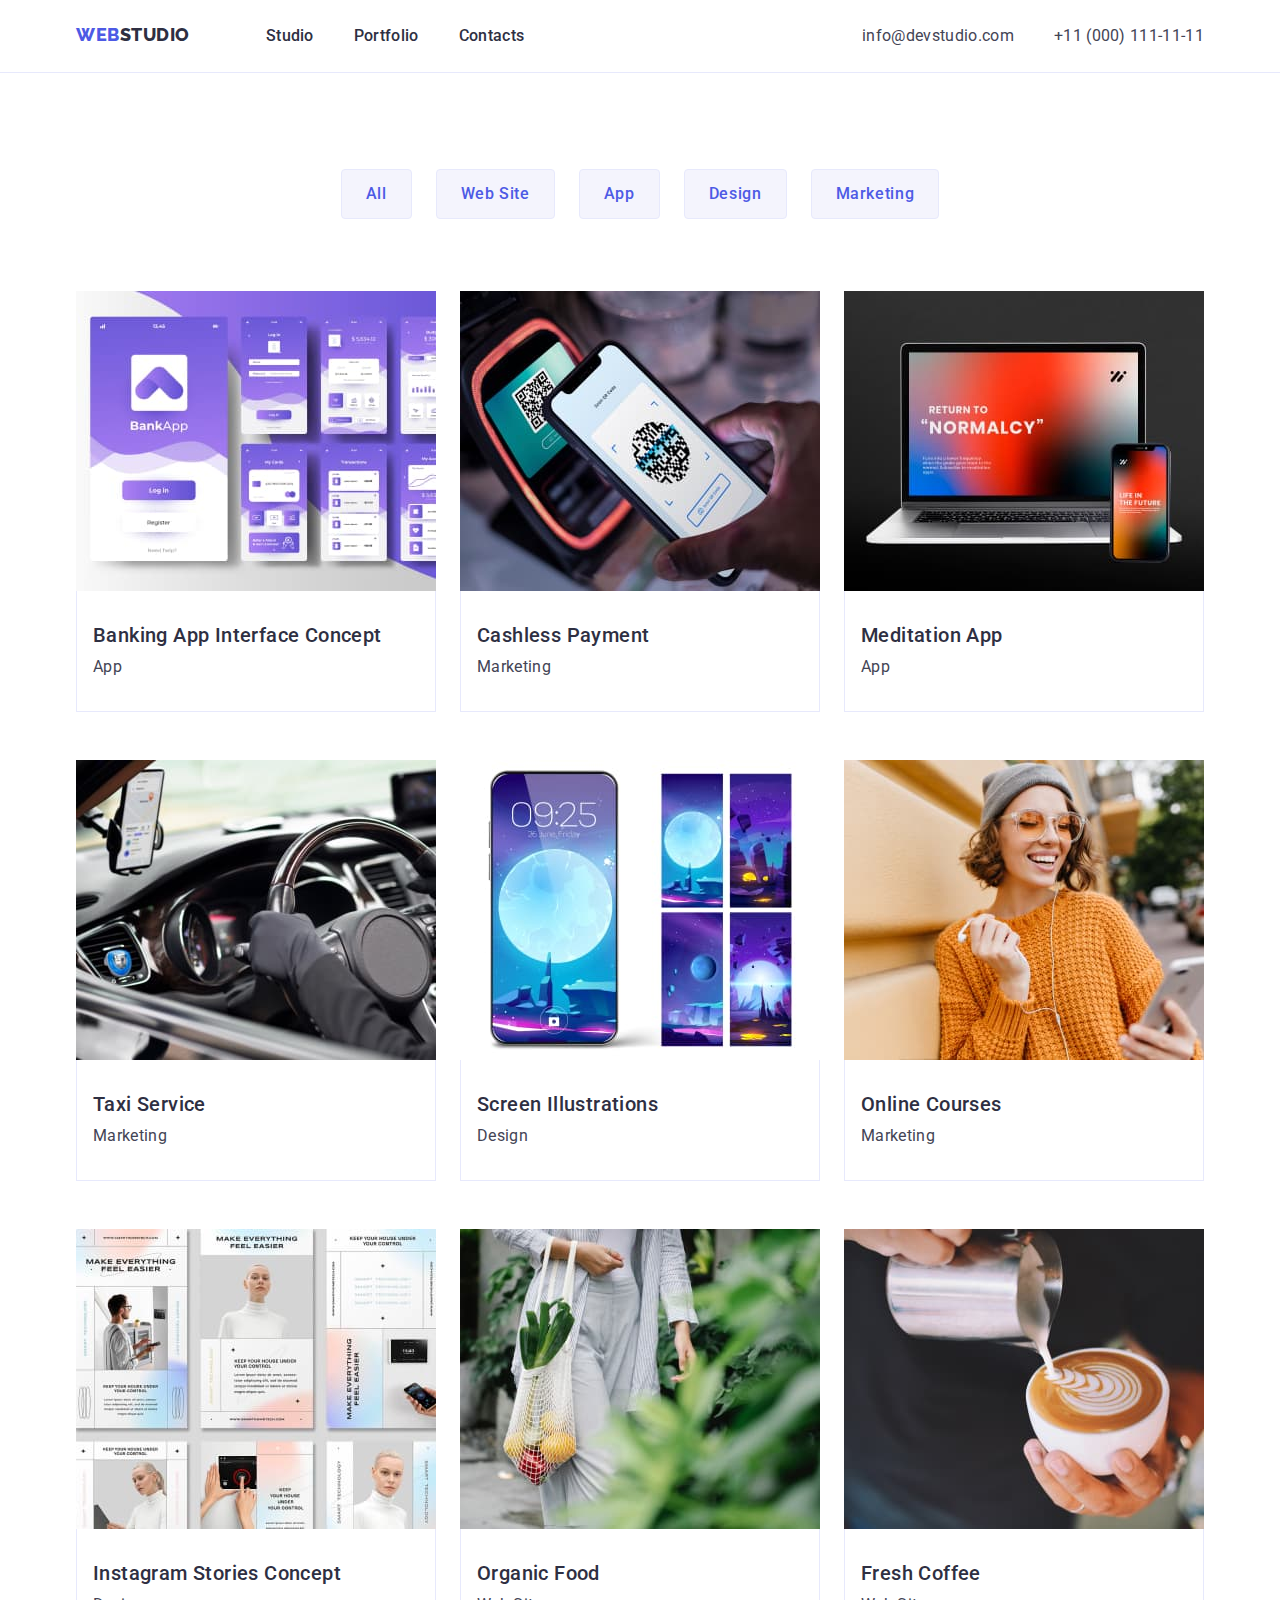
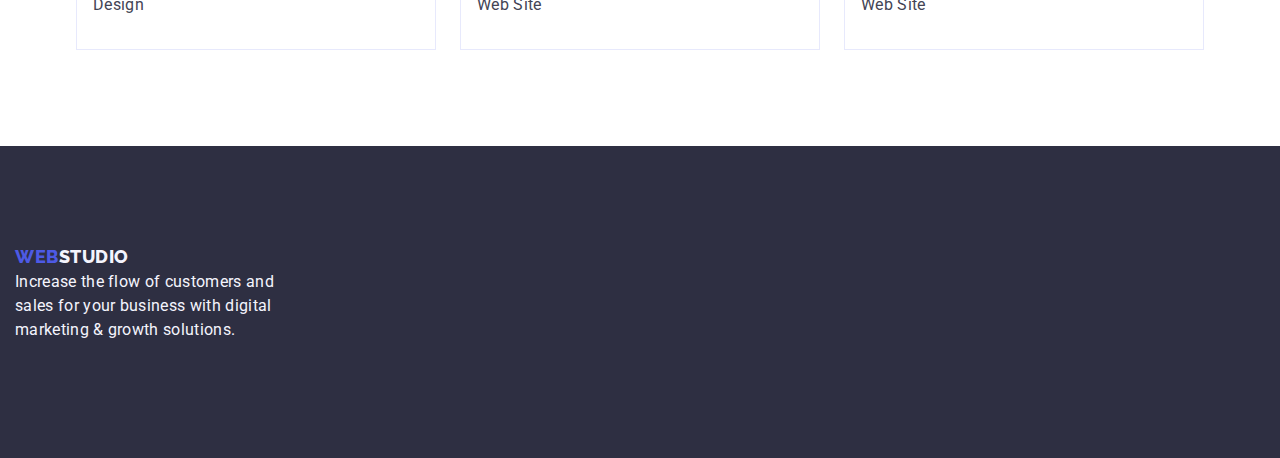
==== portfolio.html @ c6caace6 "Initial commit" ====
<!DOCTYPE html>
<html lang="en">
  <head>
    <meta charset="UTF-8" />
    <meta http-equiv="X-UA-Compatible" content="IE=edge" />
    <meta name="viewport" content="width=device-width, initial-scale=1.0" />
    <title>Web Studio (Version 3.0)</title>
    <link
      rel="stylesheet"
      href="https://cdnjs.cloudflare.com/ajax/libs/modern-normalize/1.0.0/modern-normalize.min.css"
    />
    <link rel="stylesheet" href="./css/styles.css" />
    <link rel="preconnect" href="https://fonts.googleapis.com" />
    <link rel="preconnect" href="https://fonts.gstatic.com" crossorigin />
    <link
      href="https://fonts.googleapis.com/css2?family=Raleway:wght@800&family=Roboto:wght@400;500;700;900&display=swap"
      rel="stylesheet"
    />
  </head>
  <body>
    <!-- Header navigation -->
    <header class="header-section">
      <div class="container header-container">
        <nav class="navigation">
          <a class="logo" href="./index.html"
            >Web<span class="logo-header">Studio</span></a
          >
          <ul class="list menu-list">
            <li class="menu-item">
              <a class="link nav-link" href="./index.html">Studio</a>
            </li>
            <li class="menu-item">
              <a class="link nav-link" href="./portfolio.html">Portfolio</a>
            </li>
            <li class="menu-item">
              <a class="link nav-link" href="">Contacts</a>
            </li>
          </ul>
        </nav>
        <!-- Contacts -->
        <address class="address">
          <ul class="list menu-list">
            <li class="menu-item">
              <a class="link contact-link" href="mailto:info@devstudio.com"
                >info@devstudio.com</a
              >
            </li>
            <li class="menu-item">
              <a class="link contact-link" href="tel:+110001111111"
                >+11 (000) 111-11-11</a
              >
            </li>
          </ul>
        </address>
      </div>
    </header>
    <main>
      <!-- Button list -->
      <section class="section section-portfolio">
        <div class="container">
          <h1 hidden class="visually-hidden">List of possibilities</h1>
          <ul class="list btn-list">
            <li class="btn-item">
              <button class="btn" type="button">All</button>
            </li>
            <li class="btn-item">
              <button class="btn" type="button">Web Site</button>
            </li>
            <li class="btn-item">
              <button class="btn" type="button">App</button>
            </li>
            <li class="btn-item">
              <button class="btn" type="button">Design</button>
            </li>
            <li class="btn-item">
              <button class="btn" type="button">Marketing</button>
            </li>
          </ul>
          <!-- Images list-->
          <ul class="list list-img-card">
            <li class="img-card">
              <a class="link" href="">
                <img
                  src="./images/portfolio/interface-concept.jpg"
                  alt="Interface concept"
                  width="360"
                  height="300"
                />
                <div class="desc">
                  <h2 class="subtitle">Banking App Interface Concept</h2>
                  <p class="text">App</p>
                </div>
              </a>
            </li>
            <li class="img-card">
              <a class="link" href="">
                <img
                  src="./images/portfolio/phone.jpg"
                  alt="Phone payment"
                  width="360"
                  height="300"
                />
                <div class="desc">
                  <h2 class="subtitle">Cashless Payment</h2>
                  <p class="text">Marketing</p>
                </div>
              </a>
            </li>
            <li class="img-card">
              <a class="link" href="">
                <img
                  src="./images/portfolio/devices.jpg"
                  alt="Phone and laptop"
                  width="360"
                  height="300"
                />
                <div class="desc">
                  <h2 class="subtitle">Meditation App</h2>
                  <p class="text">App</p>
                </div>
              </a>
            </li>
            <li class="img-card">
              <a class="link" href="">
                <img
                  src="./images/portfolio/helm.jpg"
                  alt="Driver and helm"
                  width="360"
                  height="300"
                />
                <div class="desc">
                  <h2 class="subtitle">Taxi Service</h2>
                  <p class="text">Marketing</p>
                </div>
              </a>
            </li>
            <li class="img-card">
              <a class="link" href="">
                <img
                  src="./images/portfolio/screen.jpg"
                  alt="Phone screen"
                  width="360"
                  height="300"
                />
                <div class="desc">
                  <h2 class="subtitle">Screen Illustrations</h2>
                  <p class="text">Design</p>
                </div>
              </a>
            </li>
            <li class="img-card">
              <a class="link" href="">
                <img
                  src="./images/portfolio/girl.jpg"
                  alt="Girl with phone and headphone"
                  width="360"
                  height="300"
                />
                <div class="desc">
                  <h2 class="subtitle">Online Courses</h2>
                  <p class="text">Marketing</p>
                </div>
              </a>
            </li>
            <li class="img-card">
              <a class="link" href="">
                <img
                  src="./images/portfolio/stories-concept.jpg"
                  alt="Stories concept for Instagram"
                  width="360"
                  height="300"
                />
                <div class="desc">
                  <h2 class="subtitle">Instagram Stories Concept</h2>
                  <p class="text">Design</p>
                </div>
              </a>
            </li>
            <li class="img-card">
              <a class="link" href="">
                <img
                  src="./images/portfolio/fruits.jpg"
                  alt="Bag with fruits"
                  width="360"
                  height="300"
                />
                <div class="desc">
                  <h2 class="subtitle">Organic Food</h2>
                  <p class="text">Web Site</p>
                </div>
              </a>
            </li>
            <li class="img-card">
              <a class="link" href="">
                <img
                  src="./images/portfolio/coffee.jpg"
                  alt="Cup of coffee"
                  width="360"
                  height="300"
                />
                <div class="desc">
                  <h2 class="subtitle">Fresh Coffee</h2>
                  <p class="text">Web Site</p>
                </div>
              </a>
            </li>
          </ul>
        </div>
      </section>
    </main>
    <!-- Footer -->
    <footer class="footer-section section">
      <div class="container footer-link">
        <a class="logo" href="./index.html"
          >Web<span class="logo-footer">Studio</span></a
        >
        <p class="footer-text">
          Increase the flow of customers and sales for your business with
          digital marketing & growth solutions.
        </p>
      </div>
    </footer>
  </body>
</html>
---- css/styles.css ----
:root {
  --primary-color: #434455;
  --secondary-color: #2e2f42;
  --design-color: #4d5ae5;
  --action-color: #404bbf;
  --white-color: #ffffff;
  --light-background-color: #f4f4fd;
  --light-text-color: #f4f4fd;
  --frame-color: #e7e9fc;
  --primary-text: 'Roboto', sans-serif;
  --secondary-text: 'Raleway', sans-serif;
  --set-gap: 24px;
}
/* Body */
body {
  color: var(--primary-color);
  font-size: 16px;
  font-family: var(--primary-text);
  line-height: 1.5;
  letter-spacing: 0.02em;
  background-color: var(--white-color);
}
/* Reset start */
h1,
h2,
h3,
p {
  margin-top: 0;
  margin-bottom: 0;
}

img {
  display: block;
  max-width: 100%;
  height: auto;
}

button {
  cursor: pointer;
}

.link {
  text-decoration: none;
}

.list {
  list-style-type: none;
  margin: 0;
  padding: 0;
}
/* Reset end */

/* Container */
.container {
  width: 1158px;
  margin-left: auto;
  margin-right: auto;
  padding-left: 15px;
  padding-right: 15px;
}

/* Section */
.section {
  padding-top: 120px;
  padding-right: 0;
  padding-bottom: 120px;
  padding-left: 0;
}

/* Header */
.header-container {
  display: flex;
  align-items: center;
  justify-content: space-between;
}

.header-section {
  border-bottom: 1px solid var(--frame-color);
}

.navigation {
  display: flex;
  align-items: center;
  margin-right: auto;
}

.logo {
  height: 24px;
  margin-right: 76px;

  font-weight: 800;
  font-size: 18px;
  text-decoration: none;
  line-height: 1.17;
  font-family: var(--secondary-text);
  color: var(--design-color);
  text-transform: uppercase;
  letter-spacing: 0.03em;
}

.logo-header {
  color: var(--secondary-color);
}

.menu-list {
  display: flex;
  align-items: center;
  gap: 40px;
}

.link:hover,
.link:focus {
  color: var(--action-color);
}

.nav-link {
  display: block;
  padding-top: 24px;
  padding-bottom: 24px;

  font-weight: 500;
  color: var(--secondary-color);
}

.contact-link {
  display: block;
  padding-top: 24px;
  padding-bottom: 24px;

  color: var(--primary-color);
  font-style: normal;
}

/* Hero section in studio */
.hero-section {
  background-color: var(--secondary-color);
  padding: 188px 0;
}

.hero-container {
  text-align: center;
}

.hero-title {
  margin-top: 0;
  margin-right: auto;
  margin-bottom: 48px;
  margin-left: auto;

  font-weight: 700;
  font-size: 56px;
  line-height: 1.07;
  letter-spacing: 0.02em;
  color: var(--white-color);
  max-width: 496px;
  height: 120px;
}

.hero-btn {
  display: block;
  padding-top: 16px;
  padding-right: 32px;
  padding-bottom: 16px;
  padding-left: 32px;
  min-width: 169px;
  min-height: 56px;
  margin-top: 0;
  margin-right: auto;
  margin-bottom: 0;
  margin-left: auto;

  background-color: var(--design-color);
  border-radius: 4px;
  box-shadow: 0px 4px 4px rgba(0, 0, 0, 0.15);
  font-weight: 500;
  letter-spacing: 0.04em;
  color: var(--white-color);
  font-size: 16px;
  line-height: 1.5;
  border: transparent;
}

.hero-btn:hover,
.hero-btn:focus {
  color: var(--white-color);
  background-color: var(--action-color);
}

/* All sections  */

.title {
  min-width: 323px;
  margin-bottom: 72px;

  font-weight: 700;
  font-size: 36px;
  line-height: 1.11;
  text-align: center;
  text-transform: capitalize;
  letter-spacing: 0.02em;
  color: var(--primary-color);
}

.visually-hidden {
  position: absolute;
  width: 1px;
  height: 1px;
  margin: -1px;
  border: 0;
  padding: 0;
  white-space: nowrap;
  clip-path: inset(100%);
  clip: rect(0 0 0 0);
  overflow: hidden;
}

.subtitle {
  margin-bottom: 8px;

  font-weight: 500;
  font-size: 20px;
  line-height: 1.2;
  color: var(--secondary-color);
  letter-spacing: 0.02em;
}

.text {
  color: var(--primary-color);
}

/* Second section */

.second-section {
  padding-top: 0;
}
.list-possibilities {
  display: flex;
  gap: var(--set-gap);
}

.item {
  flex-basis: calc((100% - 3 * var(--set-gap)) / 4);
}

/* Third section */
.pictures-list {
  display: flex;
  padding: 0px;
  gap: var(--set-gap);
  margin-top: 72px;
  justify-content: center;
  flex-wrap: wrap;
  max-width: 1128px;
}

.picture {
  flex-basis: calc((100% - 2 * var(--set-gap)) / 3);
}

/*Team section  */
.team-section {
  background-color: var(--light-background-color);
}

.list-card {
  display: flex;
  justify-content: center;
  gap: var(--set-gap);
  max-width: 1128px;
}

.card {
  height: 380px;
  background-color: var(--white-color);
  box-shadow: 0px 1px 6px rgba(46, 47, 66, 0.08),
    0px 1px 1px rgba(46, 47, 66, 0.16), 0px 2px 1px rgba(46, 47, 66, 0.08);
  flex-basis: calc((100% - 3 * var(--set-gap)) / 4);
}

.user {
  padding-top: 32px;
  padding-right: 16px;
  padding-bottom: 32px;
  padding-left: 16px;
  text-align: center;
  border-top-left-radius: 0px;
  border-top-right-radius: 0px;
  border-bottom-right-radius: 4px;
  border-bottom-left-radius: 4px;
}

/* Portfolio */
.section-portfolio {
  padding-top: 96px;
  padding-bottom: 96px;
}

.btn-list {
  display: flex;
  align-items: center;
  justify-content: center;
  min-width: 586px;
  margin-bottom: 72px;
  gap: 24px;
}

.btn {
  padding-top: 12px;
  padding-right: 24px;
  padding-bottom: 12px;
  padding-left: 24px;

  color: var(--design-color);
  background-color: var(--light-background-color);
  font-weight: 500;
  border-radius: 4px;
  border: 1px solid var(--frame-color);
  font-size: 16px;
  line-height: 1.5;
  letter-spacing: 0.04em;
}

.btn:hover,
.btn:focus {
  color: var(--white-color);
  background-color: var(--action-color);
  border: 1px solid transparent;
}

.list-img-card {
  display: flex;
  flex-wrap: wrap;
  row-gap: 48px;
  column-gap: var(--set-gap);
  max-width: 1128px;
}

.img-card {
  flex-basis: calc((100% - 2 * var(--set-gap)) / 3);
}

.desc {
  padding-top: 32px;
  padding-right: 16px;
  padding-bottom: 32px;
  padding-left: 16px;
  border: 1px solid var(--frame-color);
  border-top: none;
  background-color: var(--white-color);
}

/* Footer */
.footer-section {
  background-color: var(--secondary-color);
  padding-top: 100px;
  padding-right: 0;
  padding-bottom: 100px;
  padding-left: 0;
}

.footer-link {
  display: inline-block;
  margin-bottom: 16px;
}

.logo-footer {
  color: var(--light-text-color);
}

.footer-text {
  width: 264px;
  color: var(--light-text-color);
}
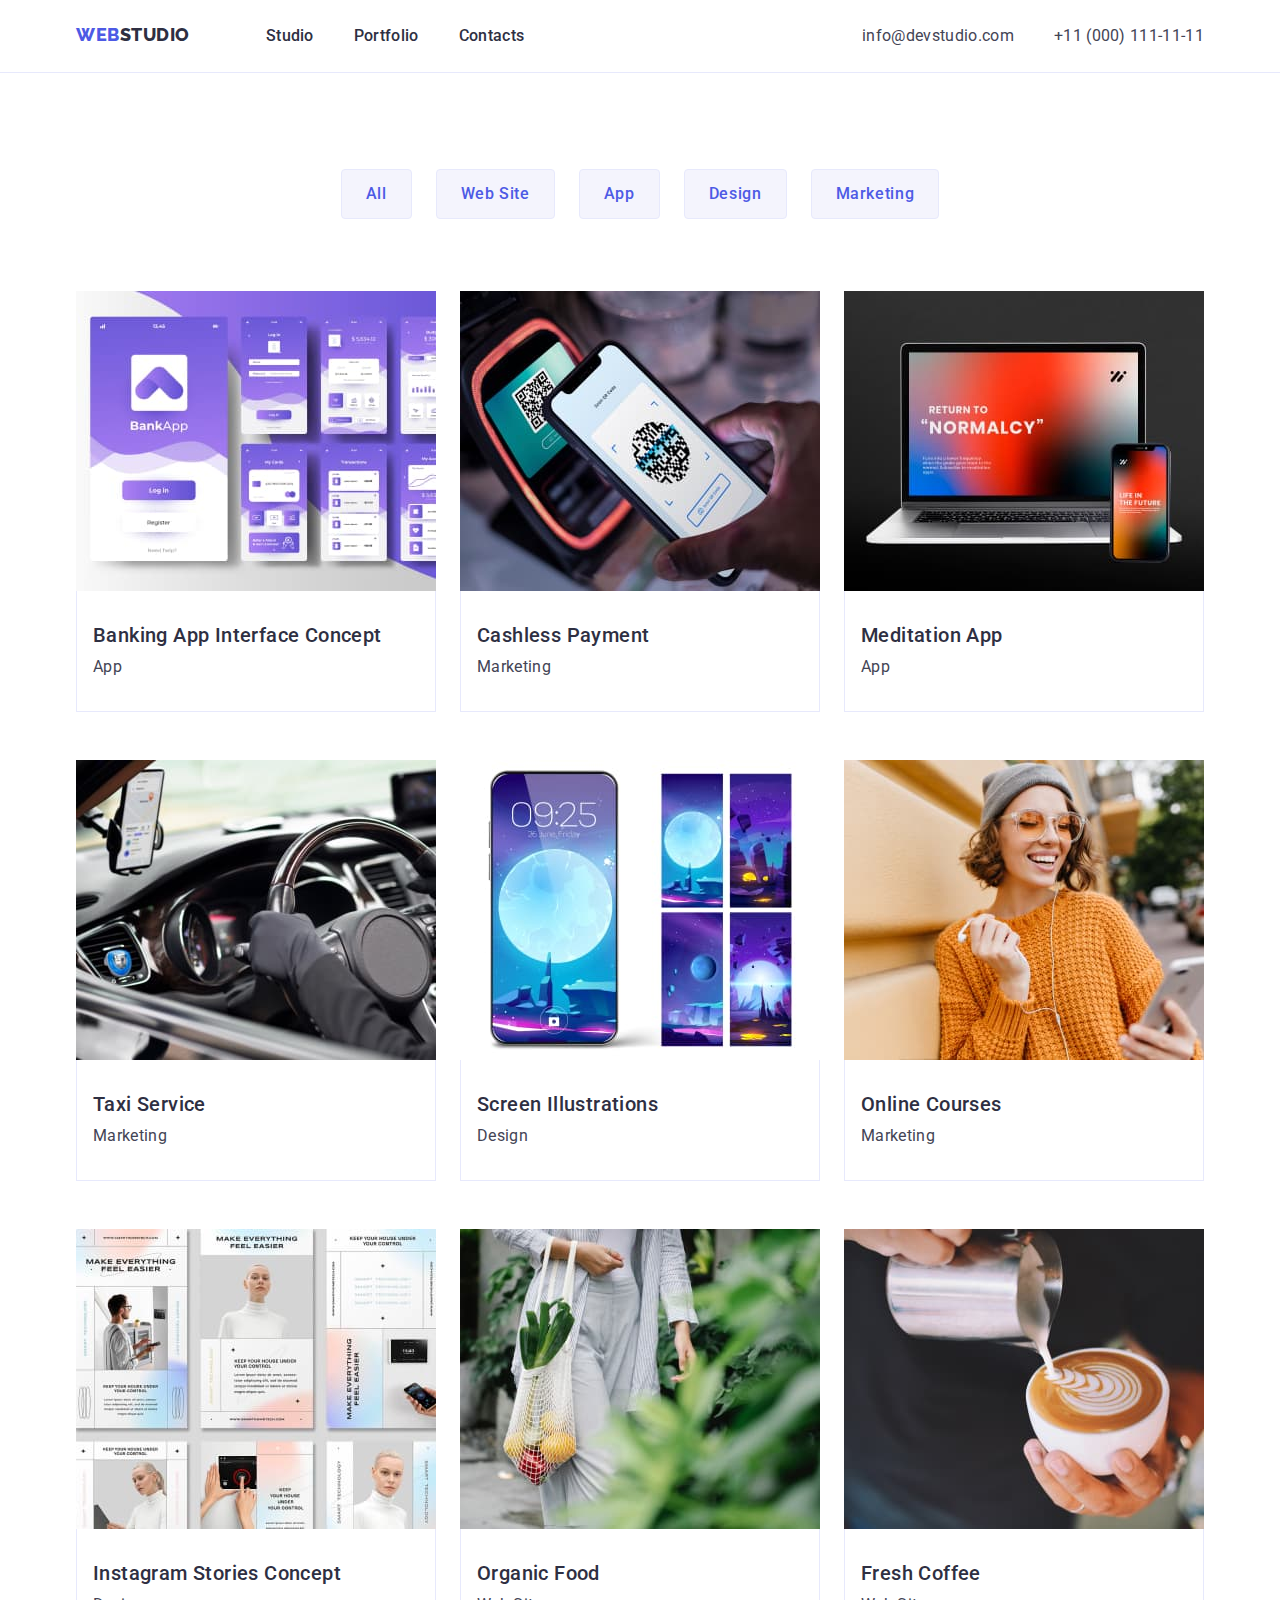
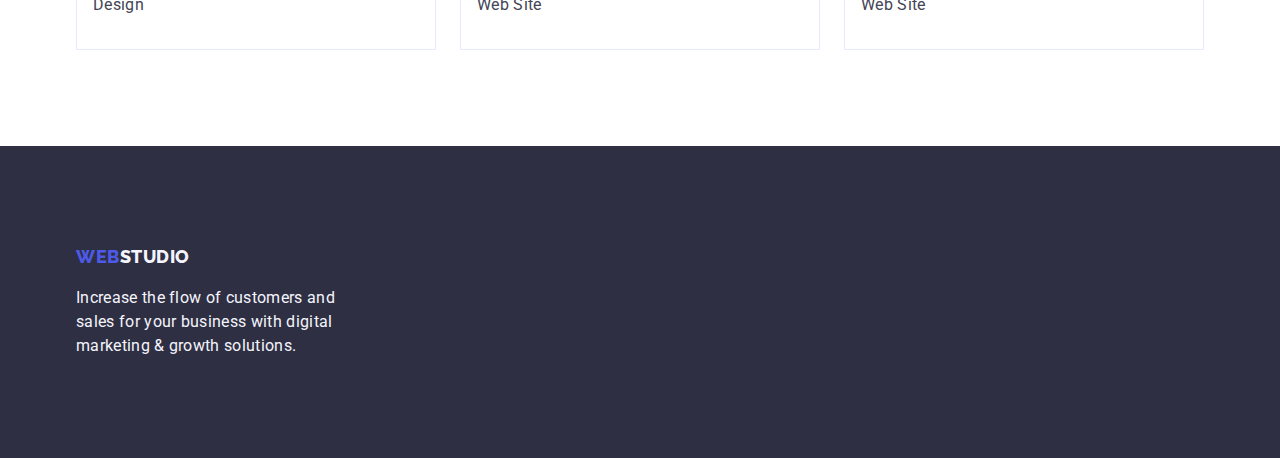
==== commit 1af55d20: "Icons" ====
--- a/portfolio.html
+++ b/portfolio.html
@@ -210,8 +210,8 @@
     </main>
     <!-- Footer -->
     <footer class="footer-section section">
-      <div class="container footer-link">
-        <a class="logo" href="./index.html"
+      <div class="container footer-container">
+        <a class="logo footer-link" href="./index.html"
           >Web<span class="logo-footer">Studio</span></a
         >
         <p class="footer-text">
--- a/css/styles.css
+++ b/css/styles.css
@@ -10,7 +10,10 @@
   --primary-text: 'Roboto', sans-serif;
   --secondary-text: 'Raleway', sans-serif;
   --set-gap: 24px;
-}
+  --hero-background-color: rgba(46, 47, 66, 0.7);
+  --light-slate-border-color: #8e8f99;
+}
+
 /* Body */
 body {
   color: var(--primary-color);
@@ -20,6 +23,7 @@
   letter-spacing: 0.02em;
   background-color: var(--white-color);
 }
+
 /* Reset start */
 h1,
 h2,
@@ -76,6 +80,9 @@
 
 .header-section {
   border-bottom: 1px solid var(--frame-color);
+  max-width: 1440px;
+  margin-left: auto;
+  margin-right: auto;
 }
 
 .navigation {
@@ -133,8 +140,19 @@
 
 /* Hero section in studio */
 .hero-section {
-  background-color: var(--secondary-color);
+  background-color: var(--hero-background-color);
+  background-image: linear-gradient(
+      rgba(46, 47, 66, 0.7),
+      rgba(46, 47, 66, 0.7)
+    ),
+    url('../images/studio/people-office.jpg');
+  background-position: center center;
+  background-repeat: no-repeat;
+  background-size: cover;
   padding: 188px 0;
+  max-width: 1440px;
+  margin-left: auto;
+  margin-right: auto;
 }
 
 .hero-container {
@@ -238,6 +256,22 @@
   gap: var(--set-gap);
 }
 
+.backgroung-icon {
+  display: flex;
+  align-items: center;
+  justify-content: center;
+  background-color: var(--light-background-color);
+  border-radius: 4px;
+  width: 264px;
+  height: 112px;
+  margin-bottom: 8px;
+}
+
+.icon-design {
+  height: 64px;
+  width: 64px;
+}
+
 .item {
   flex-basis: calc((100% - 3 * var(--set-gap)) / 4);
 }
@@ -260,6 +294,8 @@
 /*Team section  */
 .team-section {
   background-color: var(--light-background-color);
+  margin-left: auto;
+  margin-right: auto;
 }
 
 .list-card {
@@ -270,11 +306,15 @@
 }
 
 .card {
-  height: 380px;
+  min-height: 380px;
   background-color: var(--white-color);
   box-shadow: 0px 1px 6px rgba(46, 47, 66, 0.08),
     0px 1px 1px rgba(46, 47, 66, 0.16), 0px 2px 1px rgba(46, 47, 66, 0.08);
   flex-basis: calc((100% - 3 * var(--set-gap)) / 4);
+  border-top-left-radius: 0px;
+  border-top-right-radius: 0px;
+  border-bottom-right-radius: 4px;
+  border-bottom-left-radius: 4px;
 }
 
 .user {
@@ -283,10 +323,67 @@
   padding-bottom: 32px;
   padding-left: 16px;
   text-align: center;
-  border-top-left-radius: 0px;
-  border-top-right-radius: 0px;
-  border-bottom-right-radius: 4px;
-  border-bottom-left-radius: 4px;
+}
+
+.social-list {
+  display: flex;
+  gap: 24px;
+  margin-top: 8px;
+}
+
+.social-link {
+  display: flex;
+  justify-content: center;
+  align-items: center;
+  background-color: var(--design-color);
+  width: 40px;
+  height: 40px;
+  border-radius: 50%;
+}
+
+.social-link:hover,
+.social-link:focus {
+  background-color: var(--action-color);
+}
+
+.social-icon {
+  width: 16px;
+  height: 16px;
+  fill: var(--light-background-color);
+}
+
+/* Customers section */
+.custom-list {
+  display: flex;
+  align-items: center;
+  justify-content: center;
+  gap: 24px;
+}
+
+.custom-link {
+  display: flex;
+  width: 168px;
+  height: 88px;
+  border: 1px solid var(--light-slate-border-color);
+  border-radius: 4px;
+  align-items: center;
+  justify-content: center;
+}
+
+.custom-link:hover,
+.custom-link:focus {
+  border-color: var(--action-color);
+}
+
+.custom-logo {
+  width: 104px;
+  height: 54px;
+  fill: var(--light-slate-border-color);
+}
+
+.custom-logo:hover,
+.custom-logo:focus {
+  fill: var(--action-color);
 }
 
 /* Portfolio */
@@ -325,6 +422,8 @@
   color: var(--white-color);
   background-color: var(--action-color);
   border: 1px solid transparent;
+  box-shadow: 0px 3px 1px rgba(0, 0, 0, 0.1), 0px 2px 1px rgba(0, 0, 0, 0.08),
+    0px 2px 2px rgba(0, 0, 0, 0.12);
 }
 
 .list-img-card {
@@ -337,6 +436,13 @@
 
 .img-card {
   flex-basis: calc((100% - 2 * var(--set-gap)) / 3);
+}
+
+.img-card:hover,
+.img-card:focus {
+  box-shadow: 0px 1px 6px rgba(46, 47, 66, 0.08),
+    0px 1px 1px rgba(46, 47, 66, 0.16), 0px 2px 1px rgba(46, 47, 66, 0.08);
+  cursor: pointer;
 }
 
 .desc {
@@ -356,6 +462,8 @@
   padding-right: 0;
   padding-bottom: 100px;
   padding-left: 0;
+  margin-left: auto;
+  margin-right: auto;
 }
 
 .footer-link {
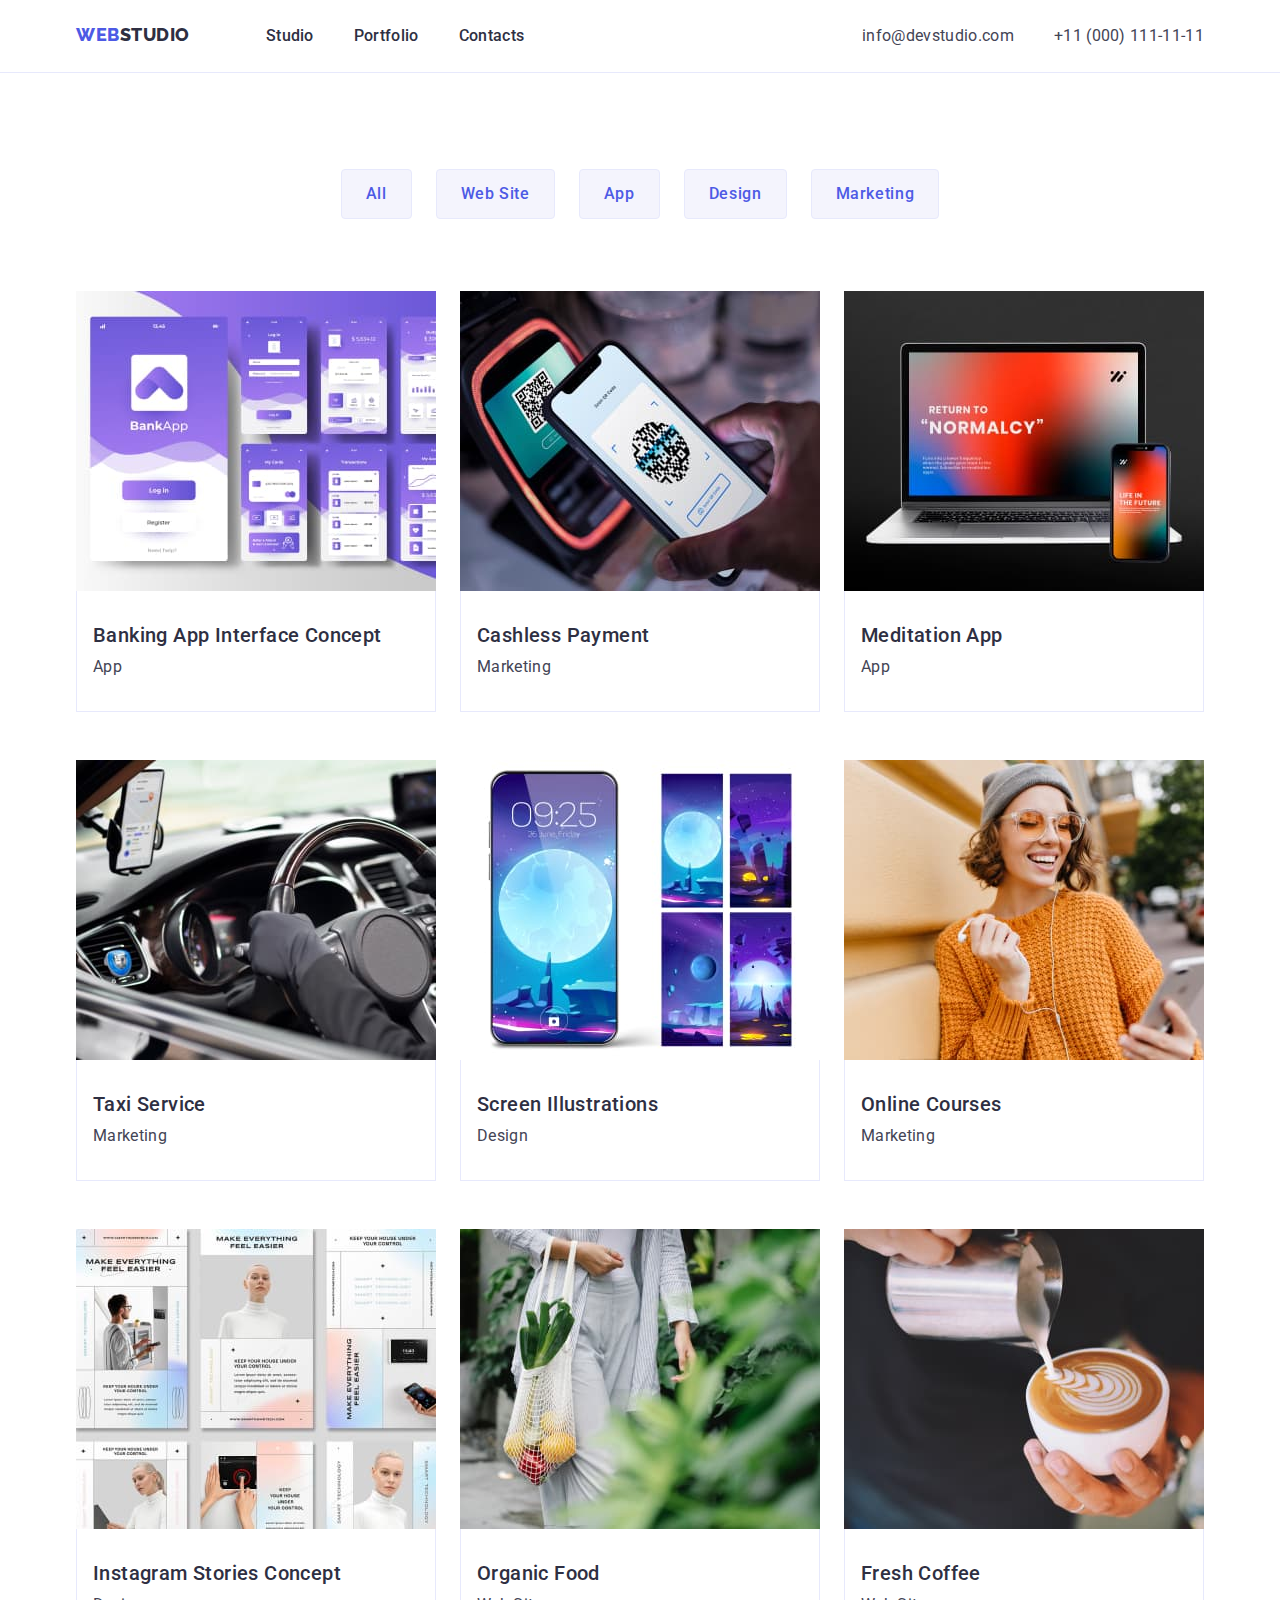
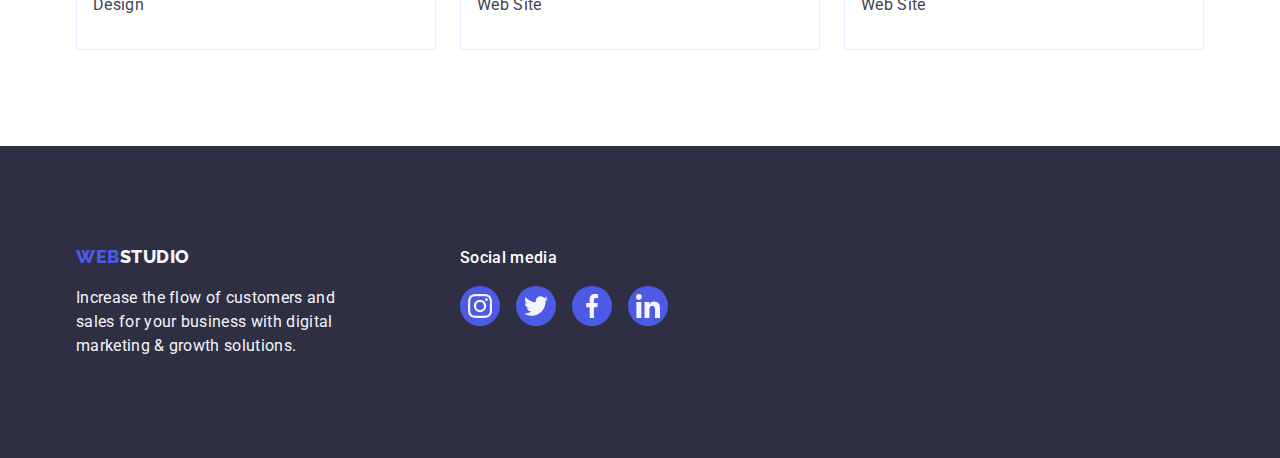
==== commit f94cce16: "Finished hm4" ====
--- a/portfolio.html
+++ b/portfolio.html
@@ -99,6 +99,7 @@
                   alt="Phone payment"
                   width="360"
                   height="300"
+                  class="img-background"
                 />
                 <div class="desc">
                   <h2 class="subtitle">Cashless Payment</h2>
@@ -113,6 +114,7 @@
                   alt="Phone and laptop"
                   width="360"
                   height="300"
+                  class="img-background"
                 />
                 <div class="desc">
                   <h2 class="subtitle">Meditation App</h2>
@@ -127,6 +129,7 @@
                   alt="Driver and helm"
                   width="360"
                   height="300"
+                  class="img-background"
                 />
                 <div class="desc">
                   <h2 class="subtitle">Taxi Service</h2>
@@ -141,6 +144,7 @@
                   alt="Phone screen"
                   width="360"
                   height="300"
+                  class="img-background"
                 />
                 <div class="desc">
                   <h2 class="subtitle">Screen Illustrations</h2>
@@ -155,6 +159,7 @@
                   alt="Girl with phone and headphone"
                   width="360"
                   height="300"
+                  class="img-background"
                 />
                 <div class="desc">
                   <h2 class="subtitle">Online Courses</h2>
@@ -169,6 +174,7 @@
                   alt="Stories concept for Instagram"
                   width="360"
                   height="300"
+                  class="img-background"
                 />
                 <div class="desc">
                   <h2 class="subtitle">Instagram Stories Concept</h2>
@@ -183,6 +189,7 @@
                   alt="Bag with fruits"
                   width="360"
                   height="300"
+                  class="img-background"
                 />
                 <div class="desc">
                   <h2 class="subtitle">Organic Food</h2>
@@ -197,6 +204,7 @@
                   alt="Cup of coffee"
                   width="360"
                   height="300"
+                  class="img-background"
                 />
                 <div class="desc">
                   <h2 class="subtitle">Fresh Coffee</h2>
@@ -211,13 +219,48 @@
     <!-- Footer -->
     <footer class="footer-section section">
       <div class="container footer-container">
-        <a class="logo footer-link" href="./index.html"
-          >Web<span class="logo-footer">Studio</span></a
-        >
-        <p class="footer-text">
-          Increase the flow of customers and sales for your business with
-          digital marketing & growth solutions.
-        </p>
+        <div class="footer-content">
+          <a class="logo footer-link" href="./index.html"
+            >Web<span class="logo-footer">Studio</span></a
+          >
+          <p class="footer-text">
+            Increase the flow of customers and sales for your business with
+            digital marketing & growth solutions.
+          </p>
+        </div>
+        <div class="footer-content">
+          <p class="footer-subtitle">Social media</p>
+          <ul class="social-media-list list">
+            <li>
+              <a href="" class="social-media-link">
+                <svg class="social-media-icon" height="24" width="24">
+                  <use href="../images/icons/sprite.svg#icon-instagram"></use>
+                </svg>
+              </a>
+            </li>
+            <li>
+              <a href="" class="social-media-link">
+                <svg class="social-media-icon" height="24" width="24">
+                  <use href="../images/icons/sprite.svg#icon-twitter"></use>
+                </svg>
+              </a>
+            </li>
+            <li>
+              <a href="" class="social-media-link">
+                <svg class="social-media-icon" height="24" width="24">
+                  <use href="../images/icons/sprite.svg#icon-facebook"></use>
+                </svg>
+              </a>
+            </li>
+            <li>
+              <a href="" class="social-media-link">
+                <svg class="social-media-icon" height="24" width="24">
+                  <use href="../images/icons/sprite.svg#icon-linkedin"></use>
+                </svg>
+              </a>
+            </li>
+          </ul>
+        </div>
       </div>
     </footer>
   </body>
--- a/css/styles.css
+++ b/css/styles.css
@@ -12,6 +12,7 @@
   --set-gap: 24px;
   --hero-background-color: rgba(46, 47, 66, 0.7);
   --light-slate-border-color: #8e8f99;
+  --action-green-color: #31d0aa;
 }
 
 /* Body */
@@ -198,9 +199,13 @@
   border: transparent;
 }
 
-.hero-btn:hover,
+.hero-btn:hover {
+  background-color: var(--action-color);
+  box-shadow: 0px 1px 6px rgba(46, 47, 66, 0.08),
+    0px 1px 1px rgba(46, 47, 66, 0.16), 0px 2px 1px rgba(46, 47, 66, 0.08);
+}
+
 .hero-btn:focus {
-  color: var(--white-color);
   background-color: var(--action-color);
 }
 
@@ -445,6 +450,9 @@
   cursor: pointer;
 }
 
+.img-background {
+  background-color: var(--design-color);
+}
 .desc {
   padding-top: 32px;
   padding-right: 16px;
@@ -466,6 +474,12 @@
   margin-right: auto;
 }
 
+.footer-container {
+  display: flex;
+  align-items: baseline;
+  gap: 120px;
+}
+
 .footer-link {
   display: inline-block;
   margin-bottom: 16px;
@@ -479,3 +493,34 @@
   width: 264px;
   color: var(--light-text-color);
 }
+
+.footer-subtitle {
+  font-weight: 500;
+  letter-spacing: 0.02em;
+  color: var(--white-color);
+  margin-bottom: 16px;
+}
+
+.social-media-list {
+  display: flex;
+  gap: 16px;
+}
+
+.social-media-link {
+  display: flex;
+  align-items: center;
+  justify-content: center;
+  border-radius: 50%;
+  background-color: var(--design-color);
+  width: 40px;
+  height: 40px;
+}
+.social-media-link:hover,
+.social-media-link:focus {
+  background-color: #31d0aa;
+}
+
+.social-media-icon {
+  width: 24px;
+  height: 24px;
+}
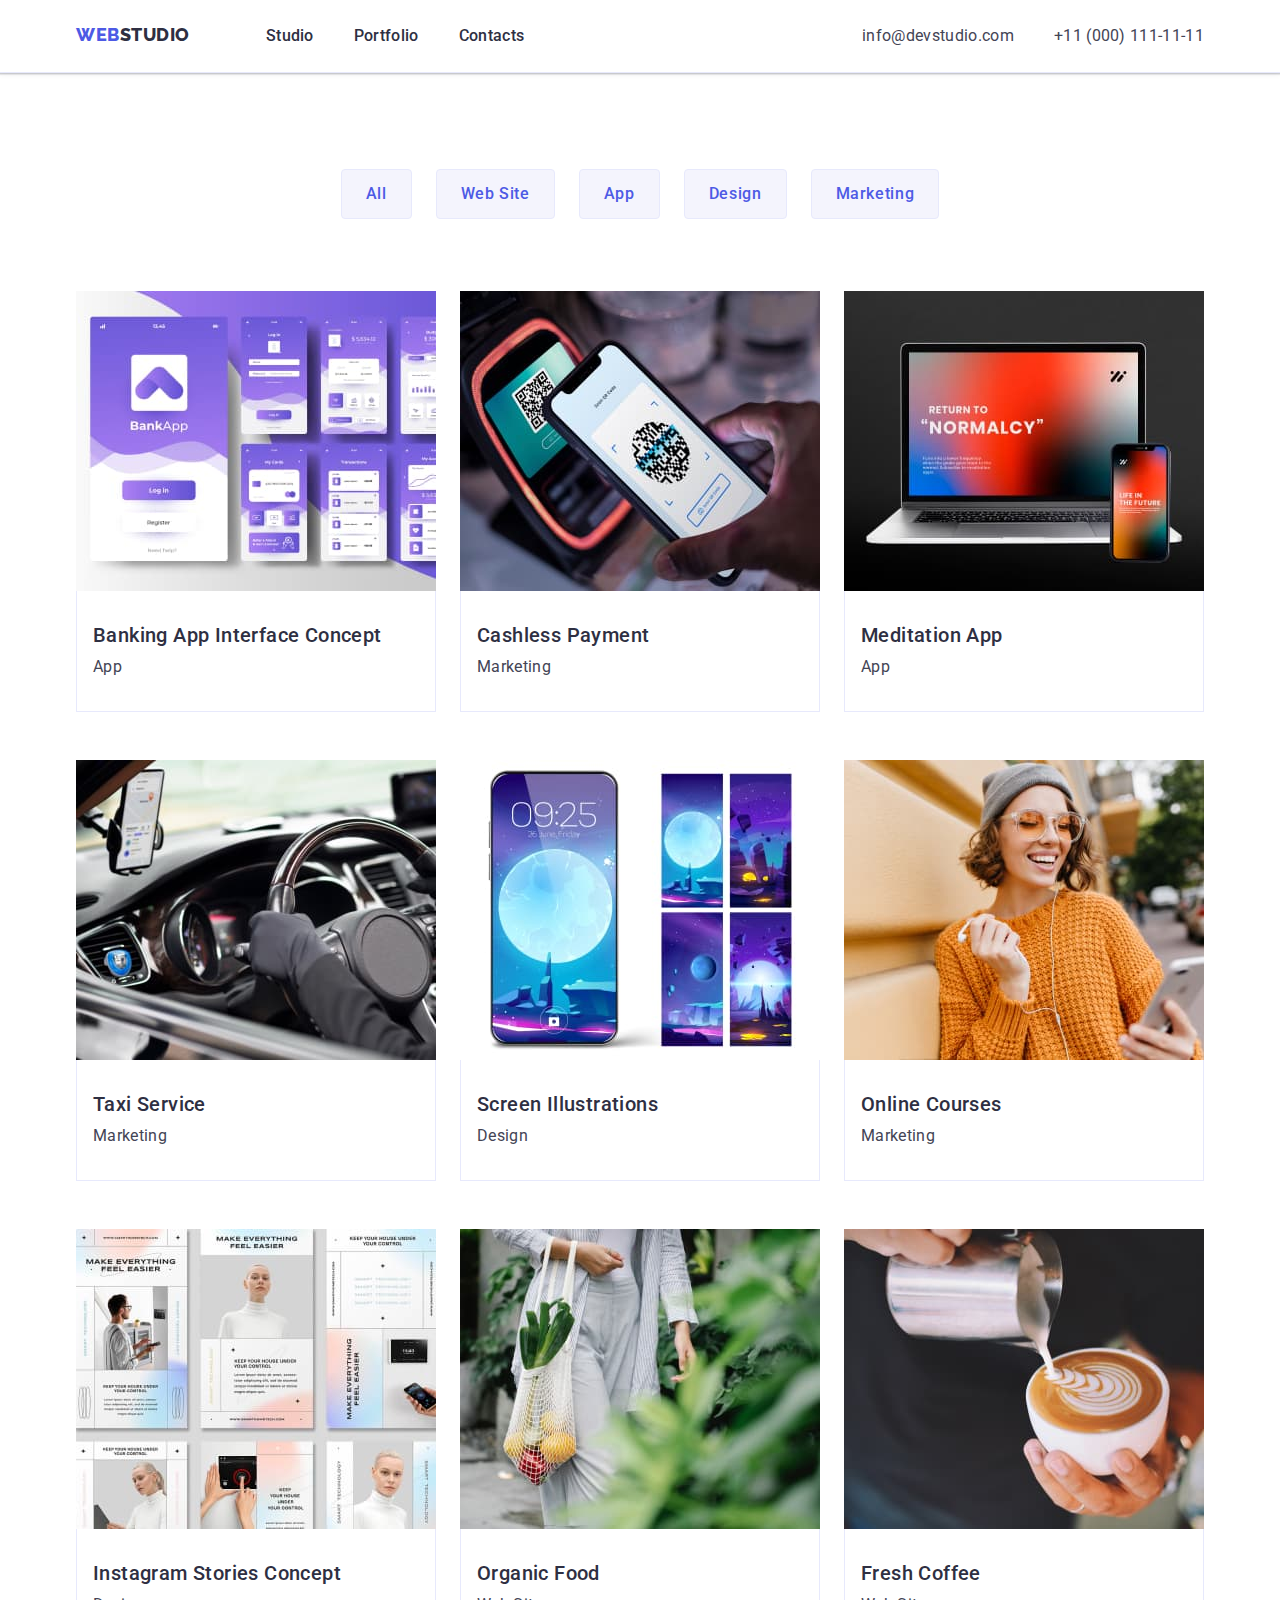
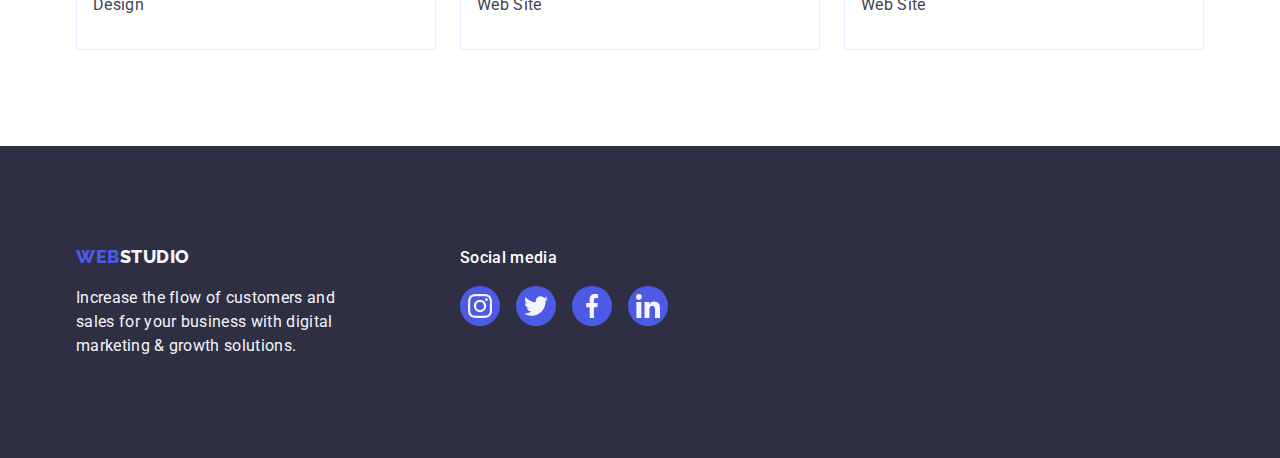
==== commit e751c7af: "Fixed mistakes" ====
--- a/portfolio.html
+++ b/portfolio.html
@@ -79,7 +79,7 @@
           <!-- Images list-->
           <ul class="list list-img-card">
             <li class="img-card">
-              <a class="link" href="">
+              <a class="link img-link" href="">
                 <img
                   src="./images/portfolio/interface-concept.jpg"
                   alt="Interface concept"
@@ -93,7 +93,7 @@
               </a>
             </li>
             <li class="img-card">
-              <a class="link" href="">
+              <a class="link img-link" href="">
                 <img
                   src="./images/portfolio/phone.jpg"
                   alt="Phone payment"
@@ -108,7 +108,7 @@
               </a>
             </li>
             <li class="img-card">
-              <a class="link" href="">
+              <a class="link img-link" href="">
                 <img
                   src="./images/portfolio/devices.jpg"
                   alt="Phone and laptop"
@@ -123,7 +123,7 @@
               </a>
             </li>
             <li class="img-card">
-              <a class="link" href="">
+              <a class="link img-link" href="">
                 <img
                   src="./images/portfolio/helm.jpg"
                   alt="Driver and helm"
@@ -138,7 +138,7 @@
               </a>
             </li>
             <li class="img-card">
-              <a class="link" href="">
+              <a class="link img-link" href="">
                 <img
                   src="./images/portfolio/screen.jpg"
                   alt="Phone screen"
@@ -153,7 +153,7 @@
               </a>
             </li>
             <li class="img-card">
-              <a class="link" href="">
+              <a class="link img-link" href="">
                 <img
                   src="./images/portfolio/girl.jpg"
                   alt="Girl with phone and headphone"
@@ -168,7 +168,7 @@
               </a>
             </li>
             <li class="img-card">
-              <a class="link" href="">
+              <a class="link img-link" href="">
                 <img
                   src="./images/portfolio/stories-concept.jpg"
                   alt="Stories concept for Instagram"
@@ -183,7 +183,7 @@
               </a>
             </li>
             <li class="img-card">
-              <a class="link" href="">
+              <a class="link img-link" href="">
                 <img
                   src="./images/portfolio/fruits.jpg"
                   alt="Bag with fruits"
@@ -198,7 +198,7 @@
               </a>
             </li>
             <li class="img-card">
-              <a class="link" href="">
+              <a class="link img-link" href="">
                 <img
                   src="./images/portfolio/coffee.jpg"
                   alt="Cup of coffee"
@@ -231,31 +231,31 @@
         <div class="footer-content">
           <p class="footer-subtitle">Social media</p>
           <ul class="social-media-list list">
-            <li>
-              <a href="" class="social-media-link">
-                <svg class="social-media-icon" height="24" width="24">
-                  <use href="../images/icons/sprite.svg#icon-instagram"></use>
-                </svg>
-              </a>
-            </li>
-            <li>
-              <a href="" class="social-media-link">
-                <svg class="social-media-icon" height="24" width="24">
-                  <use href="../images/icons/sprite.svg#icon-twitter"></use>
-                </svg>
-              </a>
-            </li>
-            <li>
-              <a href="" class="social-media-link">
-                <svg class="social-media-icon" height="24" width="24">
-                  <use href="../images/icons/sprite.svg#icon-facebook"></use>
-                </svg>
-              </a>
-            </li>
-            <li>
-              <a href="" class="social-media-link">
-                <svg class="social-media-icon" height="24" width="24">
-                  <use href="../images/icons/sprite.svg#icon-linkedin"></use>
+            <li class="footer-socal-media">
+              <a href="" class="social-media-link">
+                <svg class="social-media-icon" height="24" width="24">
+                  <use href="./images/icons/icon.svg#icon-instagram"></use>
+                </svg>
+              </a>
+            </li>
+            <li class="footer-socal-media">
+              <a href="" class="social-media-link">
+                <svg class="social-media-icon" height="24" width="24">
+                  <use href="./images/icons/icon.svg#icon-twitter"></use>
+                </svg>
+              </a>
+            </li>
+            <li class="footer-socal-media">
+              <a href="" class="social-media-link">
+                <svg class="social-media-icon" height="24" width="24">
+                  <use href="./images/icons/icon.svg#icon-facebook"></use>
+                </svg>
+              </a>
+            </li>
+            <li class="footer-socal-media">
+              <a href="" class="social-media-link">
+                <svg class="social-media-icon" height="24" width="24">
+                  <use href="./images/icons/icon.svg#icon-linkedin"></use>
                 </svg>
               </a>
             </li>
--- a/css/styles.css
+++ b/css/styles.css
@@ -13,6 +13,7 @@
   --hero-background-color: rgba(46, 47, 66, 0.7);
   --light-slate-border-color: #8e8f99;
   --action-green-color: #31d0aa;
+  --customers-icon-color: #afb1b8;
 }
 
 /* Body */
@@ -84,6 +85,8 @@
   max-width: 1440px;
   margin-left: auto;
   margin-right: auto;
+  box-shadow: 0px 2px 1px rgba(46, 47, 66, 0.08),
+    0px 1px 1px rgba(46, 47, 66, 0.16), 0px 1px 6px rgba(46, 47, 66, 0.08);
 }
 
 .navigation {
@@ -217,11 +220,11 @@
 
   font-weight: 700;
   font-size: 36px;
-  line-height: 1.11;
+  line-height: 1.1;
   text-align: center;
   text-transform: capitalize;
   letter-spacing: 0.02em;
-  color: var(--primary-color);
+  color: var(--secondary-color);
 }
 
 .visually-hidden {
@@ -324,9 +327,9 @@
 
 .user {
   padding-top: 32px;
-  padding-right: 16px;
+  padding-right: 0;
   padding-bottom: 32px;
-  padding-left: 16px;
+  padding-left: 0;
   text-align: center;
 }
 
@@ -334,6 +337,7 @@
   display: flex;
   gap: 24px;
   margin-top: 8px;
+  justify-content: center;
 }
 
 .social-link {
@@ -354,7 +358,7 @@
 .social-icon {
   width: 16px;
   height: 16px;
-  fill: var(--light-background-color);
+  fill: var(--light-text-color);
 }
 
 /* Customers section */
@@ -373,17 +377,19 @@
   border-radius: 4px;
   align-items: center;
   justify-content: center;
+  color: var(--customers-icon-color);
 }
 
 .custom-link:hover,
 .custom-link:focus {
   border-color: var(--action-color);
+  color: var(--action-color);
 }
 
 .custom-logo {
   width: 104px;
   height: 54px;
-  fill: var(--light-slate-border-color);
+  fill: currentColor;
 }
 
 .custom-logo:hover,
@@ -443,8 +449,12 @@
   flex-basis: calc((100% - 2 * var(--set-gap)) / 3);
 }
 
-.img-card:hover,
-.img-card:focus {
+.img-link {
+  display: block;
+}
+
+.img-link:hover,
+.img-link:focus {
   box-shadow: 0px 1px 6px rgba(46, 47, 66, 0.08),
     0px 1px 1px rgba(46, 47, 66, 0.16), 0px 2px 1px rgba(46, 47, 66, 0.08);
   cursor: pointer;
@@ -523,4 +533,5 @@
 .social-media-icon {
   width: 24px;
   height: 24px;
-}
+  fill: var(--light-text-color);
+}
